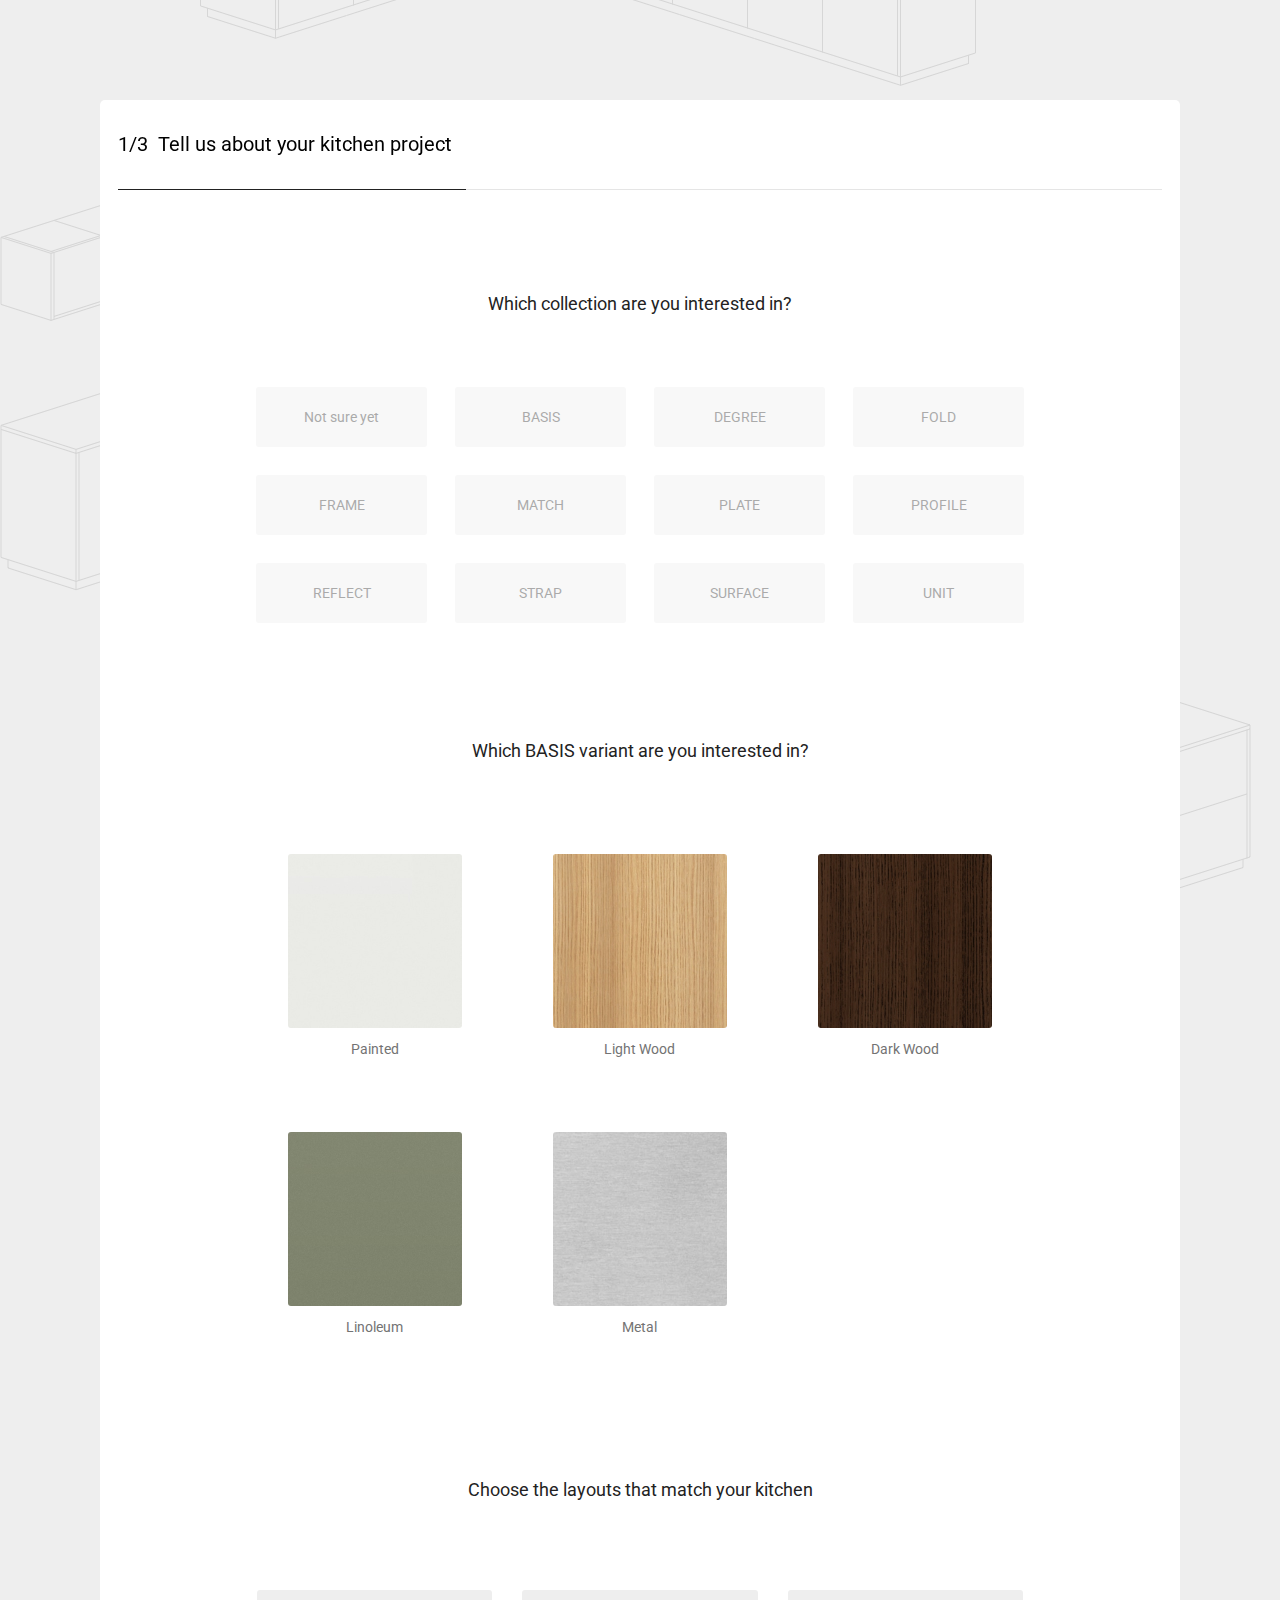
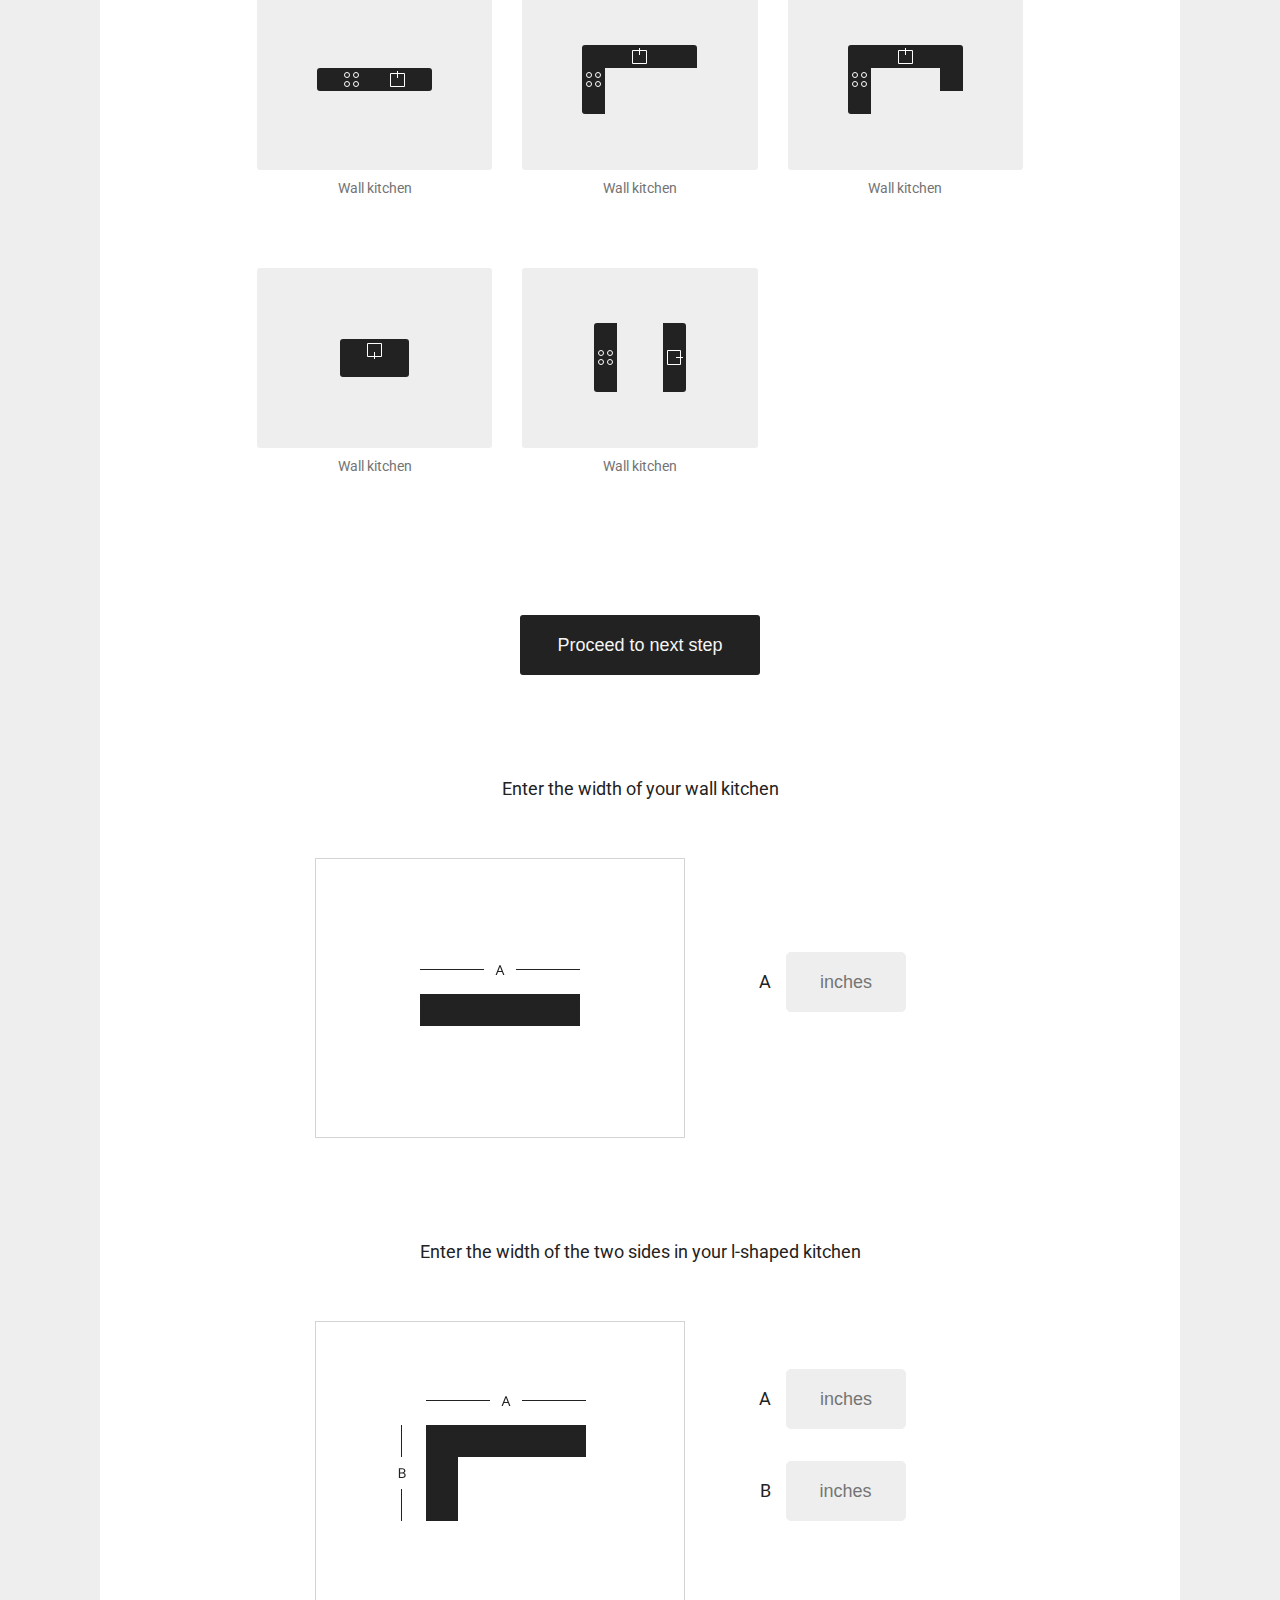
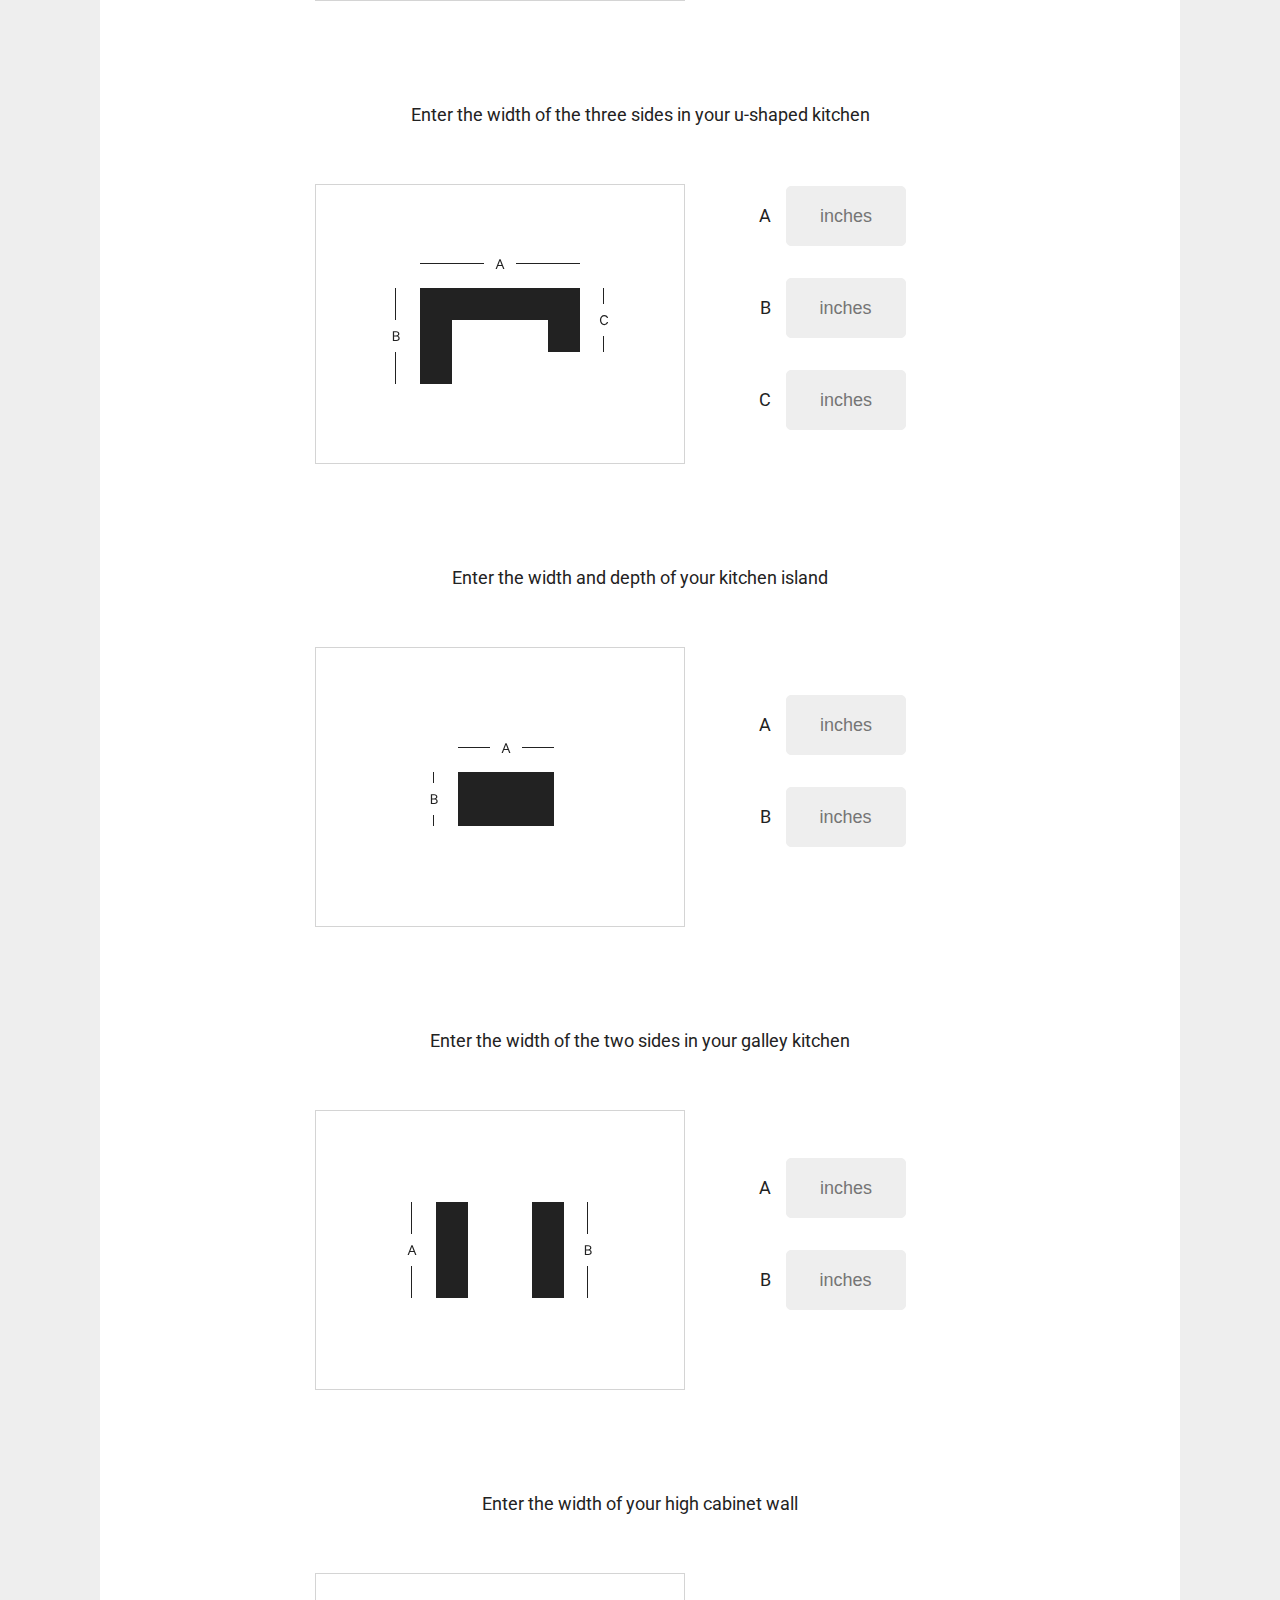
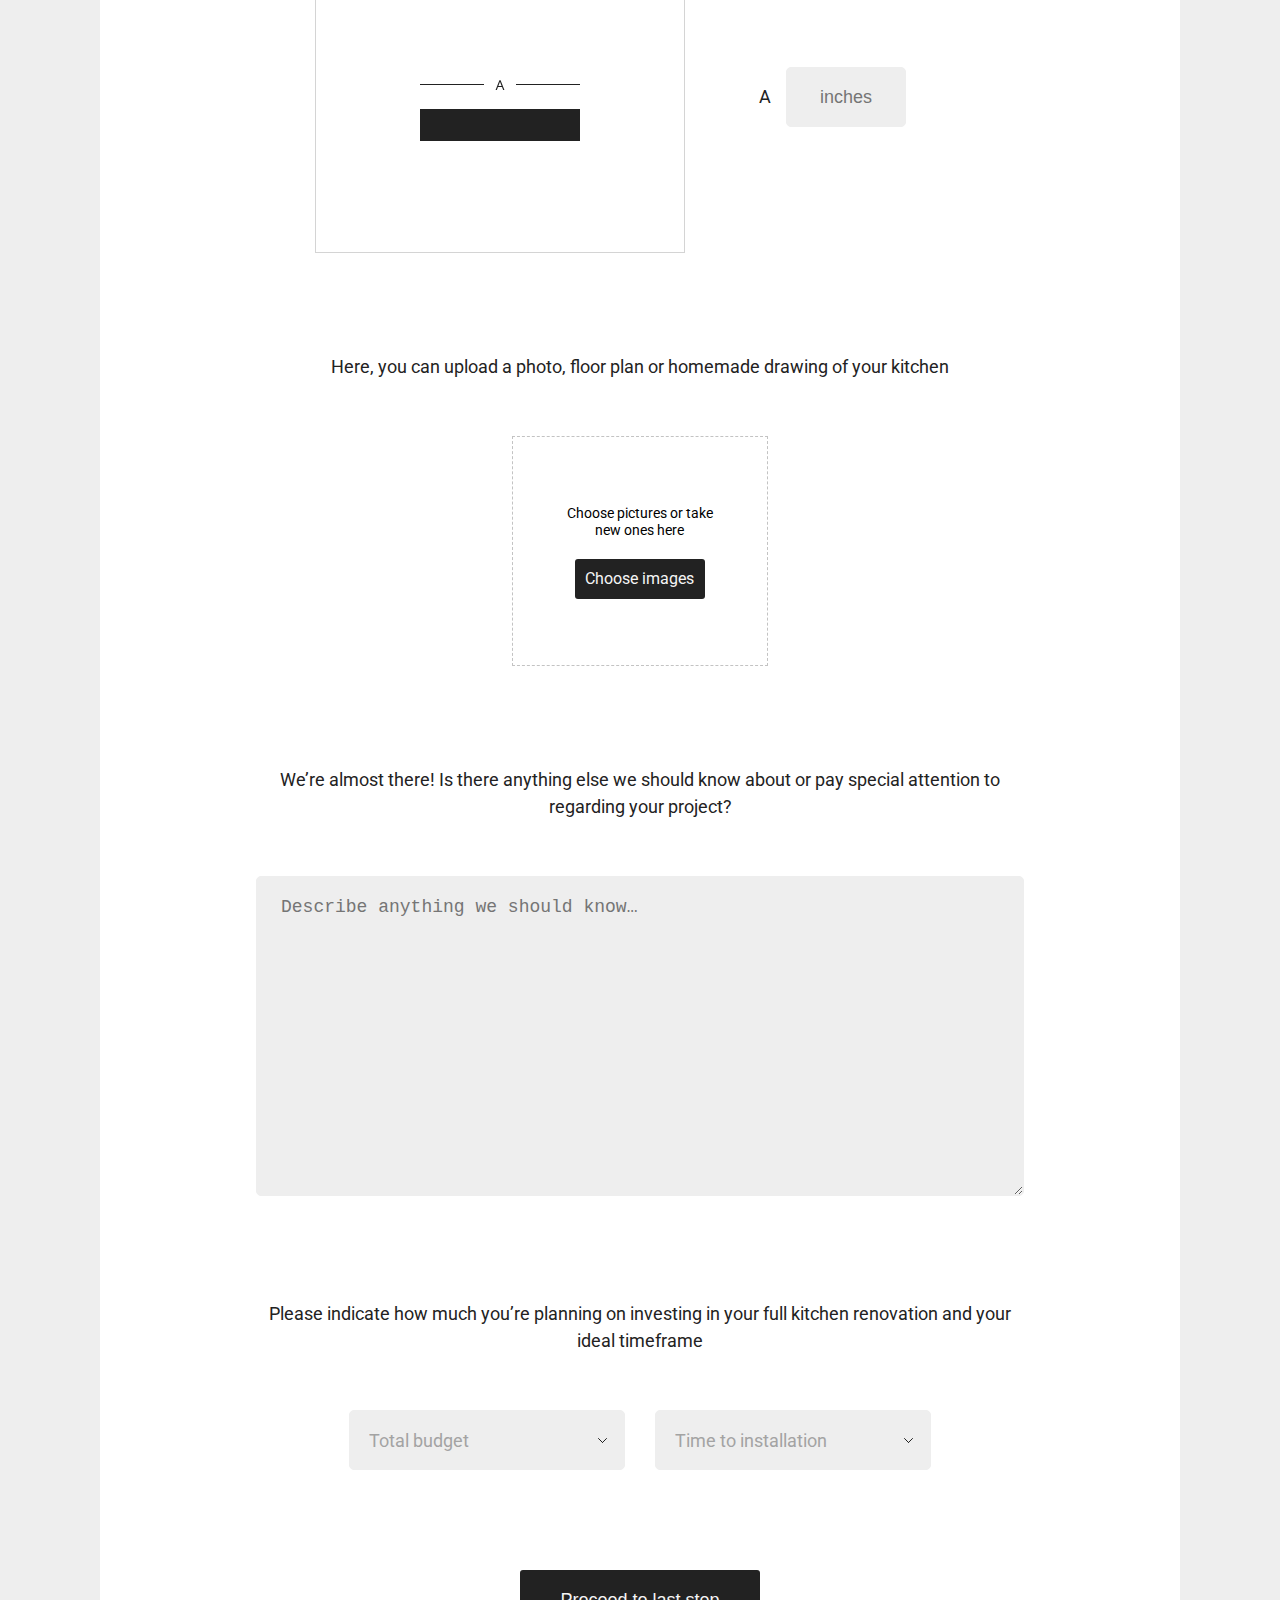
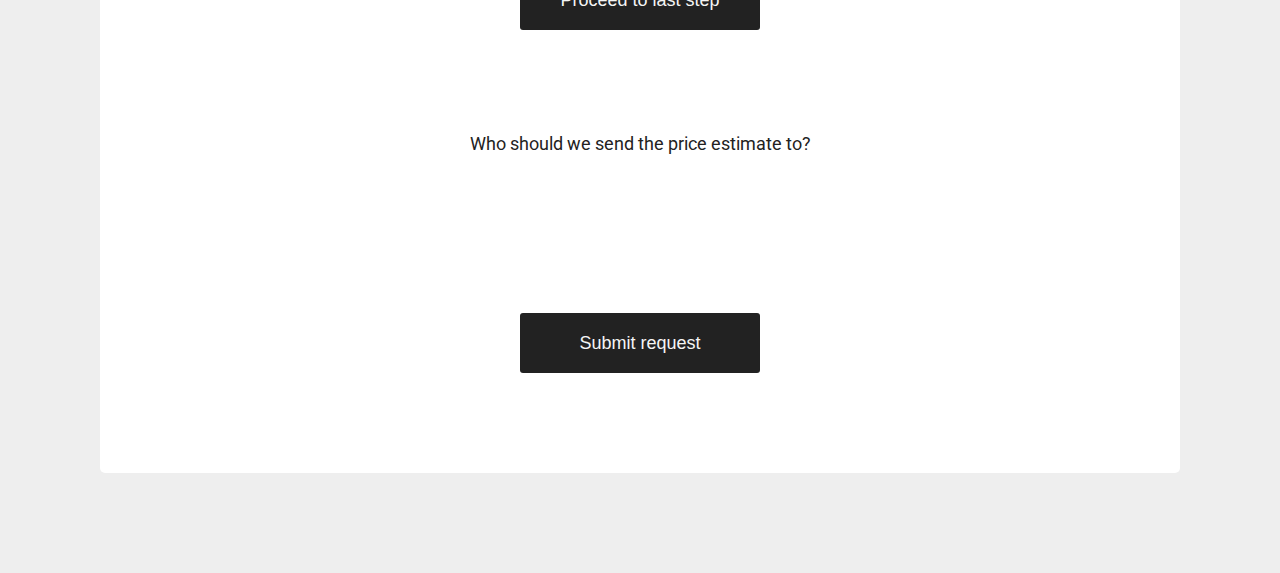
==== src/preview/index.html @ 19b098c8 "first commit" ====
<!doctype html>
<html lang="en">
<head>
	<meta charset="UTF-8">
<title>title</title>
<meta name="robots" content="noindex, nofollow">
<meta name="viewport" content="width=device-width, user-scalable=no, initial-scale=1.0, maximum-scale=1.0, minimum-scale=1.0">
<meta http-equiv="X-UA-Compatible" content="ie=edge">
<!-- Chrome, Firefox OS and Opera -->
<meta name="theme-color" content="#000">
<!-- Windows Phone -->
<meta name="msapplication-navbutton-color" content="#000">
<!-- iOS Safari -->
<meta name="apple-mobile-web-app-status-bar-style" content="#000">

<link href="https://fonts.googleapis.com/css2?family=Roboto:ital,wght@0,400;0,500;0,700;0,900;1,400;1,500;1,700;1,900&display=swap" rel="stylesheet">
<link rel="stylesheet" href="../static/css/index.css">



<!--<link rel="shortcut icon" href="../static/images/favicon.png"/>-->
</head>
<body>
<!--page-wrapper-->
	<div class="page-wrapper" >
		<div class="form-wrapper" style="background-image: url('../static/images/general/bg.png')">
			<form action="#" class="form">
				<div class="form-wrap">
					<div class="form-wrap__title">
						<span class="current">1</span>/<span class="total">3</span>
						Tell us about your kitchen project
					</div>
					<div class="form-item" data-colection="">
						<div class="form-item__title">Which collection are you interested in?</div>
						<div class="form-item__list">
							<div class="form-item__button">
								<input type="radio" id="radio_design_0" name="design" value="none">
								<label for="radio_design_0">Not sure yet</label>
							</div>
							<div class="form-item__button">
								<input type="radio" id="radio_design_1" name="design" value="none">
								<label for="radio_design_1">BASIS</label>
							</div>
							<div class="form-item__button">
								<input type="radio" id="radio_design_2" name="design" value="none">
								<label for="radio_design_2">DEGREE</label>
							</div>
							<div class="form-item__button">
								<input type="radio" id="radio_design_3" name="design" value="none">
								<label for="radio_design_3">FOLD</label>
							</div>
							<div class="form-item__button">
								<input type="radio" id="radio_design_4" name="design" value="none">
								<label for="radio_design_4">FRAME</label>
							</div>
							<div class="form-item__button">
								<input type="radio" id="radio_design_5" name="design" value="none">
								<label for="radio_design_5">MATCH</label>
							</div>
							<div class="form-item__button">
								<input type="radio" id="radio_design_6" name="design" value="none">
								<label for="radio_design_6">PLATE</label>
							</div>
							<div class="form-item__button">
								<input type="radio" id="radio_design_7" name="design" value="none">
								<label for="radio_design_7">PROFILE</label>
							</div>
							<div class="form-item__button">
								<input type="radio" id="radio_design_8" name="design" value="none">
								<label for="radio_design_8">REFLECT</label>
							</div>
							<div class="form-item__button">
								<input type="radio" id="radio_design_9" name="design" value="none">
								<label for="radio_design_9">STRAP</label>
							</div>
							<div class="form-item__button">
								<input type="radio" id="radio_design_10" name="design" value="none">
								<label for="radio_design_10">SURFACE</label>
							</div>
							<div class="form-item__button">
								<input type="radio" id="radio_design_11" name="design" value="none">
								<label for="radio_design_11">UNIT</label>
							</div>
						</div>
					</div>
					<div class="form-item form-item__variant" data-variant="">
						<div class="form-item__title">Which BASIS variant are you interested in?</div>
						<div class="form-item__list">
							<div class="form-item__button">
								<input type="radio" id="radio_variant_0" name="variant" value="none">
								<label for="radio_variant_0">
									<span class="form-item__media"><img src="../static/images/general/variant-1.jpg" alt="variant"></span>
									<span class="form-item__name">Painted</span>
								</label>
							</div>
							<div class="form-item__button">
								<input type="radio" id="radio_variant_1" name="variant" value="none">
								<label for="radio_variant_1">
									<span class="form-item__media"><img src="../static/images/general/variant-2.jpg" alt="variant"></span>
									<span class="form-item__name">Light Wood</span>
								</label>
							</div>
							<div class="form-item__button">
								<input type="radio" id="radio_variant_3" name="variant" value="none">
								<label for="radio_variant_3">
									<span class="form-item__media"><img src="../static/images/general/variant-3.jpg" alt="variant"></span>
									<span class="form-item__name">Dark Wood</span>
								</label>
							</div>
							<div class="form-item__button">
								<input type="radio" id="radio_variant_4" name="variant" value="none">
								<label for="radio_variant_4">
									<span class="form-item__media"><img src="../static/images/general/variant-4.jpg" alt="variant"></span>
									<span class="form-item__name">Linoleum</span>
								</label>
							</div>
							<div class="form-item__button">
								<input type="radio" id="radio_variant_5" name="variant" value="none">
								<label for="radio_variant_5">
									<span class="form-item__media"><img src="../static/images/general/variant-5.jpg" alt="variant"></span>
									<span class="form-item__name">Metal</span>
								</label>
							</div>
						</div>
					</div>
					<div class="form-item form-item__variant" data-kitchen="">
						<div class="form-item__title">Choose the layouts that match your kitchen</div>
						<div class="form-item__list">
							<div class="form-item__button">
								<input type="radio" id="radio_kitchen_0" name="kitchen" value="none">
								<label for="radio_kitchen_0">
									<span class="form-item__media form-item__media-full"><img src="../static/images/general/kitchen-1.svg" alt="kitchen"></span>
									<span class="form-item__name">Wall kitchen</span>
								</label>
							</div>
							<div class="form-item__button">
								<input type="radio" id="radio_kitchen_1" name="kitchen" value="none">
								<label for="radio_kitchen_1">
									<span class="form-item__media form-item__media-full"><img src="../static/images/general/kitchen-2.svg" alt="kitchen"></span>
									<span class="form-item__name">Wall kitchen</span>
								</label>
							</div>
							<div class="form-item__button">
								<input type="radio" id="radio_kitchen_2" name="kitchen" value="none">
								<label for="radio_kitchen_2">
									<span class="form-item__media form-item__media-full"><img src="../static/images/general/kitchen-3.svg" alt="kitchen"></span>
									<span class="form-item__name">Wall kitchen</span>
								</label>
							</div>
							<div class="form-item__button">
								<input type="radio" id="radio_kitchen_3" name="kitchen" value="none">
								<label for="radio_kitchen_3">
									<span class="form-item__media form-item__media-full"><img src="../static/images/general/kitchen-4.svg" alt="kitchen"></span>
									<span class="form-item__name">Wall kitchen</span>
								</label>
							</div>
							<div class="form-item__button">
								<input type="radio" id="radio_kitchen_4" name="kitchen" value="none">
								<label for="radio_kitchen_4">
									<span class="form-item__media form-item__media-full"><img src="../static/images/general/kitchen-5.svg" alt="kitchen"></span>
									<span class="form-item__name">Wall kitchen</span>
								</label>
							</div>
						</div>
					</div>
					<div class="btn-block">
						<button type="button" class="btn-primary">
							Proceed to next step
						</button>
					</div>
					<div class="form-item form-item__wall" data-wall="">
						<div class="form-item__title">Enter the width of your wall kitchen</div>
						<div class="wall-item">
							<div class="wall-item__media">
								<img src="../static/images/general/kitchen-main-1.svg" alt="kitchen">
							</div>
							<div class="wall-item__props">
								<div class="props-item">
									<label for="wall_0">A</label>
									<input type="text" name="measurements[wall][a]" value="" class="input" id="wall_0" autocomplete="false" placeholder="inches">
								</div>
							</div>
						</div>
					</div>
					<div class="form-item form-item__wall" data-wall="">
						<div class="form-item__title">Enter the width of the two sides in your l-shaped kitchen</div>
						<div class="wall-item">
							<div class="wall-item__media">
								<img src="../static/images/general/kitchen-main-2.svg" alt="kitchen">
							</div>
							<div class="wall-item__props">
								<div class="props-item">
									<label for="l-kitchen_0">A</label>
									<input type="text" name="measurements[l-kitchen][a]" value="" class="input" id="l-kitchen_0" autocomplete="false" placeholder="inches">
								</div>
								<div class="props-item">
									<label for="l-kitchen_1">B</label>
									<input type="text" name="measurements[l-kitchen][b]" value="" class="input" id="l-kitchen_1" autocomplete="false" placeholder="inches">
								</div>
							</div>
						</div>
					</div>
					<div class="form-item form-item__wall" data-wall="">
						<div class="form-item__title">Enter the width of the three sides in your u-shaped kitchen</div>
						<div class="wall-item">
							<div class="wall-item__media">
								<img src="../static/images/general/kitchen-main-3.svg" alt="kitchen">
							</div>
							<div class="wall-item__props">
								<div class="props-item">
									<label for="u-kitchen_0">A</label>
									<input type="text" name="measurements[u-kitchen][a]" value="" class="input" id="u-kitchen_0" autocomplete="false" placeholder="inches">
								</div>
								<div class="props-item">
									<label for="u-kitchen_1">B</label>
									<input type="text" name="measurements[u-kitchen][b]" value="" class="input" id="u-kitchen_1" autocomplete="false" placeholder="inches">
								</div>
								<div class="props-item">
									<label for="u-kitchen_2">C</label>
									<input type="text" name="measurements[u-kitchen][c]" value="" class="input" id="u-kitchen_2" autocomplete="false" placeholder="inches">
								</div>
							</div>
						</div>
					</div>
					<div class="form-item form-item__wall" data-wall="">
						<div class="form-item__title">Enter the width and depth of your kitchen island</div>
						<div class="wall-item">
							<div class="wall-item__media">
								<img src="../static/images/general/kitchen-main-4.svg" alt="kitchen">
							</div>
							<div class="wall-item__props">
								<div class="props-item">
									<label for="island_0">A</label>
									<input type="text" name="measurements[island][a]" value="" class="input" id="island_0" autocomplete="false" placeholder="inches">
								</div>
								<div class="props-item">
									<label for="island_1">B</label>
									<input type="text" name="measurements[island][b]" value="" class="input" id="island_1" autocomplete="false" placeholder="inches">
								</div>
							</div>
						</div>
					</div>
					<div class="form-item form-item__wall" data-wall="">
						<div class="form-item__title">Enter the width of the two sides in your galley kitchen</div>
						<div class="wall-item">
							<div class="wall-item__media">
								<img src="../static/images/general/kitchen-main-5.svg" alt="kitchen">
							</div>
							<div class="wall-item__props">
								<div class="props-item">
									<label for="parallel_0">A</label>
									<input type="text" name="measurements[parallel][a]" value="" class="input" id="parallel_0" autocomplete="false" placeholder="inches">
								</div>
								<div class="props-item">
									<label for="island_1">B</label>
									<input type="text" name="measurements[parallel][b]" value="" class="input" id="parallel_1" autocomplete="false" placeholder="inches">
								</div>
							</div>
						</div>
					</div>
					<div class="form-item form-item__wall" data-wall="">
						<div class="form-item__title">Enter the width of your high cabinet wall</div>
						<div class="wall-item">
							<div class="wall-item__media">
								<img src="../static/images/general/kitchen-main-1.svg" alt="kitchen">
							</div>
							<div class="wall-item__props">
								<div class="props-item">
									<label for="high_0">A</label>
									<input type="text" name="measurements[high][a]" value="" class="input" id="high_0" autocomplete="false" placeholder="inches">
								</div>
							</div>
						</div>
					</div>
					<div class="form-item form-item__photo" data-photo="">
						<div class="form-item__title">Here, you can upload a photo, floor plan or homemade drawing of your kitchen</div>
						<label class="file-input">
							<input multiple="" type="file" name="files[]" accept="image/gif,image/jpg,image/jpeg,image/png,image/webp,application/pdf" class="file-input__input">
							<span>Choose pictures or take new ones here</span>
							<span class="btn-primary">Choose images</span>
						</label>

					</div>
					<div class="form-item form-item__description" data-photo="">
						<div class="form-item__title">We’re almost there! Is there anything else we should know about or pay special attention to regarding your project?</div>
						<div class="description-item">
							<textarea name="description" placeholder="Describe anything we should know…" class="textarea" id="description"></textarea>
						</div>
					</div>
					<div class="form-item form-item__price" data-price="">
						<div class="form-item__title">Please indicate how much you’re planning on investing in your full kitchen renovation and your ideal timeframe</div>
						<div class="price">
							<div class="select-item">
								<select name="budget" class="select" id="budget">
									<option value="" selected=""></option>
									<option value="Less than $25,000">Less than $25,000</option>
									<option value="$25,000–50,000">$25,000–50,000</option>
									<option value="$50,000–75,000">$50,000–75,000</option>
									<option value="$75,000–100,000">$75,000–100,000</option>
									<option value="More than $100,000">More than $100,000</option>
								</select>
								<span>Total budget</span>
							</div>
							<div class="select-item">
								<select name="time_to_installation" class="select">
									<option value="" selected=""></option>
									<option value="2-3_months">2–3 months</option>
									<option value="3-6_months" >3–6 months</option>
									<option value="6-12_months">6–12 months</option>
									<option value="1_year">More than a year</option>
								</select>
								<span>Time to installation</span>
							</div>
						</div>
					</div>
					<div class="btn-block">
						<button type="button" class="btn-primary">
							Proceed to last step
						</button>
					</div>

					<div class="form-item form-item__form" data-form="">
						<div class="form-item__title">Who should we send the price estimate to?</div>
					</div>
					<div class="btn-block">
						<button type="submit" class="btn-primary">
							Submit request
						</button>
					</div>
				</div>
			</form>
		</div>
	</div>
<!--end-page-wrapper-->
<!-- build:js  ../static/js/lib.js -->
    <script type="text/javascript" src="../static/js/jquery.min.js"></script>
<!-- endbuild -->
<script  type="text/javascript" src="../static/js/common.js"></script>



</body>
</html>
---- src/static/css/index.css ----
@font-face {
  font-family: 'Gilroy';
  src: url("../fonts/Gilroy/Gilroy-Semibold.eot");
  src: local("Gilroy Semibold"), local("Gilroy-Semibold"), url("../fonts/Gilroy/Gilroy-Semibold.eot?#iefix") format("embedded-opentype"), url("../fonts/Gilroy/Gilroy-Semibold.woff2") format("woff2"), url("../fonts/Gilroy/Gilroy-Semibold.woff") format("woff"), url("../fonts/Gilroy/Gilroy-Semibold.ttf") format("truetype");
  font-weight: 600;
  font-style: normal; }

@font-face {
  font-family: 'Gilroy';
  src: url("../fonts/Gilroy/Gilroy-Regular.eot");
  src: local("Gilroy Regular"), local("Gilroy-Regular"), url("../fonts/Gilroy/Gilroy-Regular.eot?#iefix") format("embedded-opentype"), url("../fonts/Gilroy/Gilroy-Regular.woff2") format("woff2"), url("../fonts/Gilroy/Gilroy-Regular.woff") format("woff"), url("../fonts/Gilroy/Gilroy-Regular.ttf") format("truetype");
  font-weight: 400;
  font-style: normal; }

@font-face {
  font-family: 'Gilroy';
  src: url("../fonts/Gilroy/Gilroy-RegularItalic.eot");
  src: local("Gilroy RegularItalic"), local("Gilroy-RegularItalic"), url("../fonts/Gilroy/Gilroy-RegularItalic.eot?#iefix") format("embedded-opentype"), url("../fonts/Gilroy/Gilroy-RegularItalic.woff2") format("woff2"), url("../fonts/Gilroy/Gilroy-RegularItalic.woff") format("woff"), url("../fonts/Gilroy/Gilroy-RegularItalic.ttf") format("truetype");
  font-weight: 400;
  font-style: italic; }

@font-face {
  font-family: 'Gilroy';
  src: url("../fonts/Gilroy/Gilroy-Light.eot");
  src: local("Gilroy Light"), local("Gilroy-Light"), url("../fonts/Gilroy/Gilroy-Light.eot?#iefix") format("embedded-opentype"), url("../fonts/Gilroy/Gilroy-Light.woff2") format("woff2"), url("../fonts/Gilroy/Gilroy-Light.woff") format("woff"), url("../fonts/Gilroy/Gilroy-Light.ttf") format("truetype");
  font-weight: 300;
  font-style: normal; }

* {
  padding: 0;
  margin: 0; }

*,
*:before,
*:after {
  -webkit-box-sizing: border-box;
  -moz-box-sizing: border-box;
  box-sizing: border-box; }

html {
  height: 100%;
  -ms-overflow-style: scrollbar; }

body {
  height: 100vh; }
  body.scroll {
    overflow: hidden; }

.page-wrapper {
  display: flex;
  min-height: 100vh;
  flex-direction: column; }

.page-content {
  flex: 1; }

html,
body {
  height: 100%; }
  @media screen and (min-width: 1200px) {
    html,
    body {
      font-size: 16px; } }
  @media screen and (min-width: 992px) {
    html,
    body {
      font-size: 14px; } }
  @media screen and (min-width: 768px) {
    html,
    body {
      font-size: 12px; } }

.page-wrapper {
  font-size: 14px; }

.wrapper {
  display: flex;
  flex-direction: column; }

section.wrapper {
  max-width: 1440px;
  margin: 0 auto; }

.container {
  flex: 1 0 auto;
  z-index: 10; }
  @media screen and (max-width: 992px) {
    .container {
      width: 100%;
      max-width: 100%; } }

.footer {
  flex: 0 0 auto; }

@media screen and (-ms-high-contrast: active), (-ms-high-contrast: none) {
  .page-wrapper {
    display: block;
    min-height: 100vh;
    flex-direction: column; } }

@-moz-document url-prefix() {
  .wrapper {
    height: auto; }
  html,
  body {
    height: auto; }
  input[type=number] {
    padding: 5px !important; } }

.flex {
  display: flex; }

.static-header {
  width: 100%;
  height: 100%;
  object-fit: contain; }

ul {
  padding: 0;
  list-style: none; }

button {
  cursor: pointer;
  border: 0;
  outline: none; }

a {
  display: inline-block;
  text-decoration: none; }

body {
  display: flex;
  flex-direction: column;
  height: 100%;
  font-style: normal;
  font-weight: 400;
  font-size: 14px;
  line-height: 17px;
  font-family: 'Roboto', Helvetica, Arial, sans-serif;
  -webkit-overflow-scrolling: touch;
  -ms-overflow-style: -ms-autohiding-scrollbar;
  overflow-x: hidden; }

h1, h2, h3, h4, h5, h6 {
  font-family: "Gilroy"; }

section {
  position: relative;
  z-index: 1; }

.hidden {
  display: none !important; }

.clearfix:after {
  content: '';
  display: block;
  clear: both; }

.icon {
  width: 20px;
  height: 20px; }

a,
button,
input,
select,
textarea,
span,
.icon {
  transition: all 150ms ease; }

button {
  cursor: pointer; }

.btn-primary {
  color: #F5F5F5;
  background: #222222;
  font-size: 18px;
  text-align: center;
  height: 60px;
  display: flex;
  justify-content: center;
  align-items: center;
  flex-direction: column;
  width: 100%;
  max-width: 240px;
  border-radius: 3px;
  transition: all ease 300ms; }
  .btn-primary:hover {
    transform: translate(0, -5px); }

.input, .textarea, .select {
  -webkit-appearance: none;
  -moz-appearance: none;
  appearance: none;
  border-radius: 5px;
  border: 1px solid #eeeeee;
  background-color: #eeeeee;
  padding: 18px;
  font-size: 18px;
  line-height: 24px;
  color: #525252;
  text-align: center;
  outline: none;
  width: 120px;
  height: 60px;
  transition: box-shadow 150ms ease; }
  .input:focus, .textarea:focus, .select:focus {
    border-color: #cde3fe;
    color: #222222;
    --tw-shadow: 0 0 0 4px #dbeafe;
    box-shadow: var(--tw-ring-offset-shadow, 0 0 #0000), var(--tw-ring-shadow, 0 0 #0000), var(--tw-shadow); }

.textarea {
  text-align: left;
  width: 100%;
  resize: vertical;
  height: 320px;
  padding: 18px 24px; }

.select {
  text-align: left;
  background-image: url("data:image/svg+xml,%3Csvg xmlns='http://www.w3.org/2000/svg' height='5' viewBox='0 0 9 5' width='9'%3E%3Cg fill='none' fill-rule='evenodd' stroke='%23222' stroke-linecap='round'%3E%3Cpath d='m.5.5 4 4'/%3E%3Cpath d='m4.5.5 4 4' transform='matrix(-1 0 0 1 13 0)'/%3E%3C/g%3E%3C/svg%3E");
  background-position: calc(100% - 17px) 51%;
  background-repeat: no-repeat; }

.radio-item label {
  padding: 14px;
  width: 200px;
  font-weight: 600;
  font-size: 17px;
  line-height: 52px;
  display: inline-block;
  text-align: center;
  letter-spacing: 0.02em;
  text-transform: uppercase;
  color: #1C1C1C;
  background: #E6E9ED;
  border: 1px dashed #A0A6AF;
  border-radius: 15px;
  transition: all ease 300ms; }
  .radio-item label:hover {
    color: #FFFFFF;
    background: #3E8945;
    border: 1px solid #3E8945; }

.radio-item input {
  opacity: 0;
  visibility: hidden;
  position: absolute;
  z-index: -1; }

.checkbox-item {
  margin-bottom: 20px; }
  .checkbox-item label {
    font-family: 'Roboto';
    font-style: normal;
    font-weight: 500;
    font-size: 22px;
    line-height: 37px;
    cursor: pointer;
    display: flex;
    padding-left: 50px;
    position: relative;
    align-items: center;
    color: rgba(28, 28, 28, 0.7);
    transition: all ease 300ms; }
    .checkbox-item label:before, .checkbox-item label:after {
      position: absolute;
      transition: all ease 300ms;
      content: '';
      width: 30px;
      height: 30px;
      left: 0;
      top: 0; }
    .checkbox-item label:before {
      background: #E6E9ED;
      border: 1px solid rgba(160, 166, 175, 0.5);
      border-radius: 5px; }
    .checkbox-item label:after {
      background-image: url("data:image/svg+xml,%3Csvg width='20' height='20' viewBox='0 0 20 20' fill='none' xmlns='http://www.w3.org/2000/svg'%3E%3Cpath d='M7.80494 14.9458L7.87565 15.0165L7.94636 14.9458L16.8422 6.04992L16.9129 5.97921L16.8422 5.9085L15.9464 5.01266L15.8757 4.94195L15.8049 5.01266L7.87565 12.942L4.17553 9.24183L4.10482 9.17112L4.03411 9.24183L3.13827 10.1377L3.06756 10.2084L3.13827 10.2791L7.80494 14.9458Z' fill='white' stroke='white' stroke-width='0.2'/%3E%3C/svg%3E%0A");
      background-repeat: no-repeat;
      background-position: center;
      opacity: 0; }
  .checkbox-item input {
    opacity: 0;
    visibility: hidden;
    position: absolute;
    z-index: -1; }
    .checkbox-item input:checked + label {
      color: #1C1C1C; }
      .checkbox-item input:checked + label:before {
        background: #3E8945; }
      .checkbox-item input:checked + label:after {
        opacity: 1; }

.tab-item {
  visibility: hidden;
  position: absolute;
  left: -9999px;
  top: -9999px;
  margin-top: 50px;
  opacity: 0;
  transition: margin-top 0.7s ease, opacity 0.4s ease; }
  .tab-item.active {
    visibility: visible;
    position: relative;
    left: 0;
    top: 0;
    margin-top: 0;
    opacity: 1; }

.form-wrapper {
  background-attachment: fixed;
  background-color: #eeeeee; }

.form-wrapper {
  padding: 100px 0; }

.form-wrap {
  max-width: 1080px;
  margin: 0 auto;
  padding: 0 18px 100px;
  border-radius: 5px;
  background: #ffffff;
  position: relative; }
  .form-wrap__title {
    height: 90px;
    display: flex;
    align-items: center;
    position: sticky;
    top: 0;
    z-index: 2;
    font-size: 20px;
    background: rgba(255, 255, 255, 0.95);
    border-bottom: 1px solid #E5E5E5; }
    .form-wrap__title:after {
      position: absolute;
      content: '';
      left: 0;
      bottom: -1px;
      height: 1px;
      width: 33.333%;
      background: #222222; }
    .form-wrap__title .total {
      display: inline-block;
      margin-right: 10px; }

.form-item {
  max-width: 768px;
  margin: 100px auto 0; }
  .form-item__title {
    font-size: 18px;
    text-align: center;
    line-height: 1.5;
    color: #222222;
    margin-bottom: 56px; }
  .form-item__list {
    display: flex;
    flex-wrap: wrap;
    margin: 0 -14px; }
  .form-item.form-item__variant .form-item__button {
    width: 33.333%; }
    .form-item.form-item__variant .form-item__button label {
      height: 250px;
      opacity: 1;
      box-shadow: none;
      background: transparent; }
      .form-item.form-item__variant .form-item__button label:hover {
        border-color: transparent;
        box-shadow: none; }
        .form-item.form-item__variant .form-item__button label:hover .form-item__media-full {
          background: #F5F5F5; }
    .form-item.form-item__variant .form-item__button input:checked + label {
      border-color: transparent; }
      .form-item.form-item__variant .form-item__button input:checked + label .form-item__media {
        border-color: #222; }

.form-item__media {
  display: inline-block;
  border: 1px solid transparent;
  padding: 2px;
  box-sizing: border-box;
  height: 100%;
  max-height: 180px;
  border-radius: 3px; }
  .form-item__media img {
    width: 100%;
    height: 100%;
    border-radius: inherit;
    object-fit: cover; }
  .form-item__media-full {
    display: flex;
    justify-content: center;
    align-items: center;
    width: 100%;
    background: #EEEEEE; }
    .form-item__media-full img {
      object-fit: contain;
      width: auto;
      height: auto;
      position: static; }

.form-item__name {
  padding: 10px;
  display: block; }

.form-item__button {
  width: 25%;
  position: relative;
  padding: 14px; }
  .form-item__button label {
    color: #737373;
    width: 100%;
    display: flex;
    justify-content: center;
    align-items: center;
    flex-direction: column;
    opacity: .6;
    border: 1px solid transparent;
    border-radius: 3px;
    cursor: pointer;
    background: #F5F5F5;
    height: 60px;
    transition: all ease 300ms;
    transform: none; }
  .form-item__button:hover label {
    opacity: 1;
    transform: translate(0, -3px);
    border-color: #E5E5E5;
    --tw-shadow: 0 0.7px 0.8px rgba(0, 0, 0, 0.03), 0 1.9px 2.1px -0.8px rgba(0, 0, 0, 0.03), 0 4.7px 5.3px -1.7px rgba(0, 0, 0, 0.03), 0 11.3px 12.7px -2.5px rgba(0, 0, 0, 0.03);
    --tw-shadow-colored: 0 0.7px 0.8px var(--tw-shadow-color), 0 1.9px 2.1px -0.8px var(--tw-shadow-color), 0 4.7px 5.3px -1.7px var(--tw-shadow-color), 0 11.3px 12.7px -2.5px var(--tw-shadow-color);
    box-shadow: var(--tw-ring-offset-shadow, 0 0 #0000), var(--tw-ring-shadow, 0 0 #0000), var(--tw-shadow); }
  .form-item__button input {
    position: absolute;
    visibility: hidden;
    opacity: 0;
    z-index: -1; }
    .form-item__button input:checked + label {
      background: #fff;
      border-color: #222222;
      color: #222222; }

.btn-block {
  padding-top: 100px;
  text-align: center; }
  .btn-block .btn-primary {
    margin: 0 auto; }

.wall-item {
  display: flex;
  align-items: center;
  max-width: 790px;
  justify-content: center; }
  .wall-item__media {
    width: 370px;
    height: 280px;
    display: flex;
    flex-direction: column;
    align-items: center;
    justify-content: center;
    border: 1px solid #D4D4D4; }
    .wall-item__media img {
      display: block;
      width: auto; }

.props-item {
  width: 280px;
  margin-bottom: 32px;
  display: flex;
  align-items: center;
  justify-content: center; }
  .props-item label {
    display: inline-block;
    margin: 0 15px;
    font-size: 18px;
    line-height: 1;
    color: #222222; }

.file-input {
  display: flex;
  align-items: center;
  justify-content: center;
  flex-direction: column;
  margin: 0 auto;
  height: 230px;
  width: 33.333%;
  border-width: 1px;
  border-style: dashed;
  border-color: #c3c3c3;
  padding-top: 0.125rem;
  transition-property: all;
  transition-timing-function: cubic-bezier(0.4, 0, 0.2, 1);
  transition-duration: 150ms;
  transition-delay: 40ms; }
  .file-input input {
    visibility: hidden;
    opacity: 0;
    position: absolute;
    z-index: -1; }
  .file-input span {
    max-width: 150px;
    text-align: center;
    justify-content: center;
    display: flex; }
    .file-input span:first-of-type {
      margin-bottom: 20px; }
  .file-input .btn-primary {
    max-width: 130px;
    height: 40px;
    font-size: 16px; }
  .file-input:hover {
    --tw-border-opacity: 1;
    border-color: #a3a3a3;
    --tw-bg-opacity: 1;
    background-color: #fdfdfd; }

.price {
  display: flex;
  justify-content: center; }

.select-item {
  position: relative;
  width: 100%;
  margin: 0 15px;
  max-width: 276px; }
  .select-item select {
    width: 100%; }
    .select-item select:focus + span, .select-item select.entered + span {
      font-size: 0.875rem;
      line-height: 1.25rem;
      top: 9px; }
  .select-item span {
    pointer-events: none;
    position: absolute;
    top: 20px;
    left: 20px;
    overflow: hidden;
    white-space: nowrap;
    font-size: 18px;
    line-height: 1.75rem;
    --tw-text-opacity: 1;
    color: #a3a3a3;
    transition-property: all;
    transition-timing-function: cubic-bezier(0.4, 0, 0.2, 1);
    transition-duration: 150ms; }

@media screen and (max-width: 1110px) {
  .form-wrap {
    margin: 0 15px;
    padding: 0 15px 80px; } }

@media screen and (max-width: 768px) {
  .form-item__button {
    width: 33.3333%;
    padding: 7px; }
  .form-item__list {
    margin: 0 -7px; }
  .form-item__media {
    width: 100%;
    overflow: hidden; }
    .form-item__media img {
      max-height: 173px; }
    .form-item__media-full {
      height: 170px; }
  .form-item.form-item__variant .form-item__button {
    width: 50%; }
    .form-item.form-item__variant .form-item__button label {
      height: auto; } }

@media screen and (max-width: 480px) {
  .form-wrap {
    margin: 0 auto;
    padding: 0 10px 50px; }
  .form-item__button {
    width: 50%; }
  .form-item__media {
    max-height: 130px; }
    .form-item__media img {
      max-height: 124px; }
    .form-item__media-full {
      height: 140px; }
  .form-item.form-item__variant .form-item__button {
    width: 50%; }
    .form-item.form-item__variant .form-item__button label {
      height: auto; } }

@media screen and (max-width: 360px) {
  .form-item.form-item__variant .form-item__button {
    width: 100%;
    max-width: 250px;
    margin: 0 auto; } }
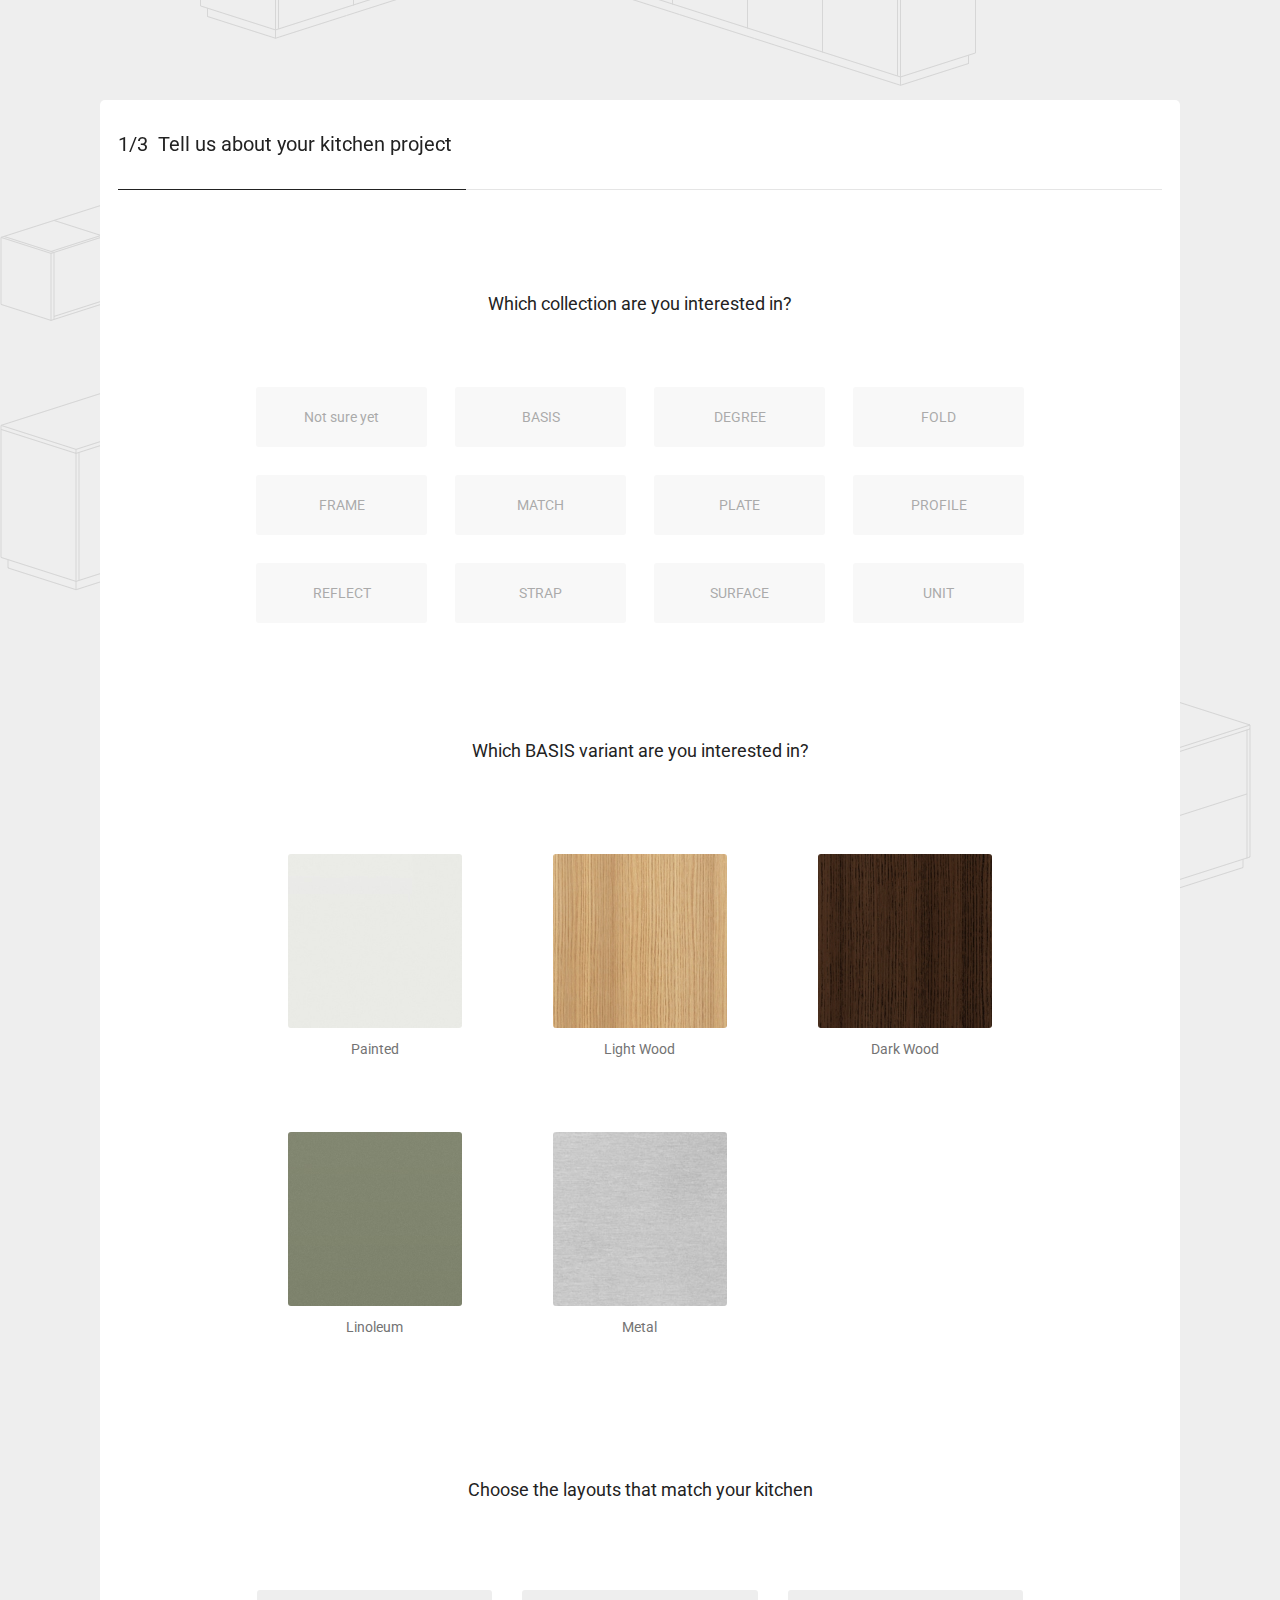
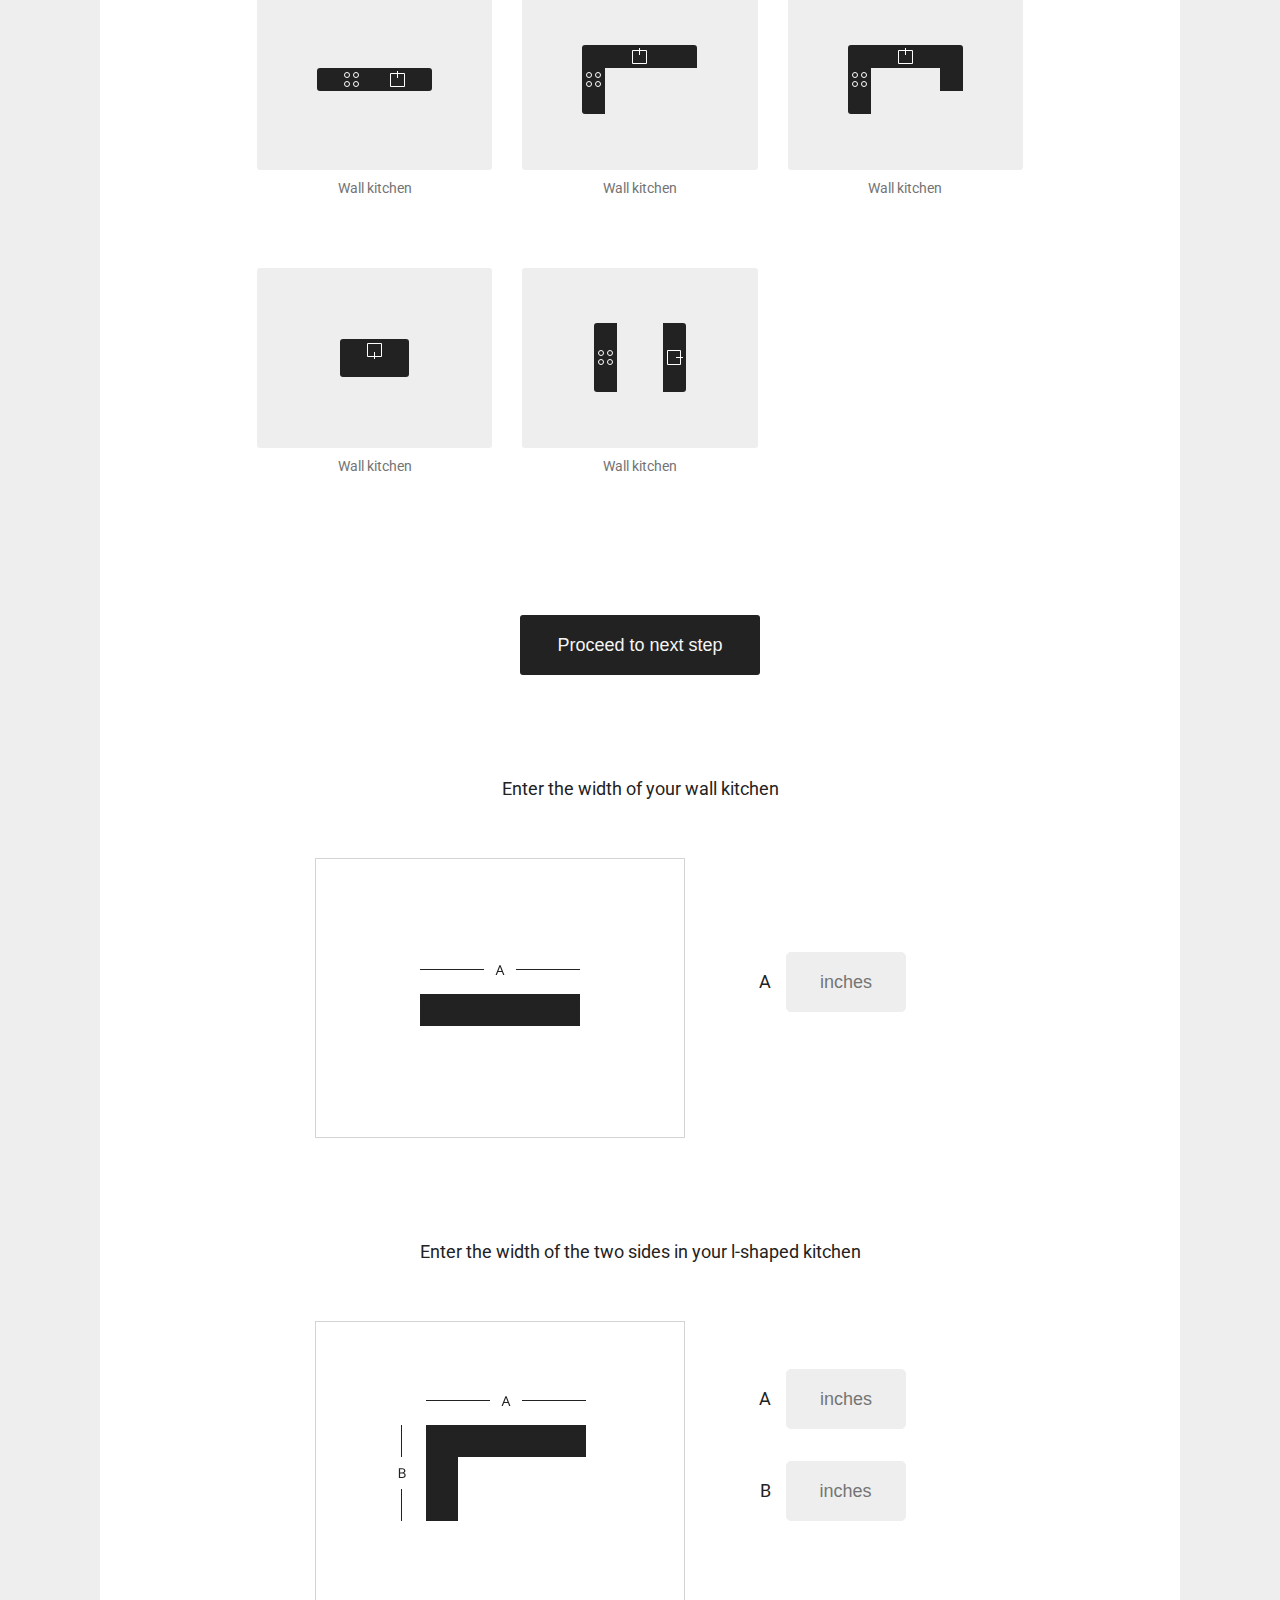
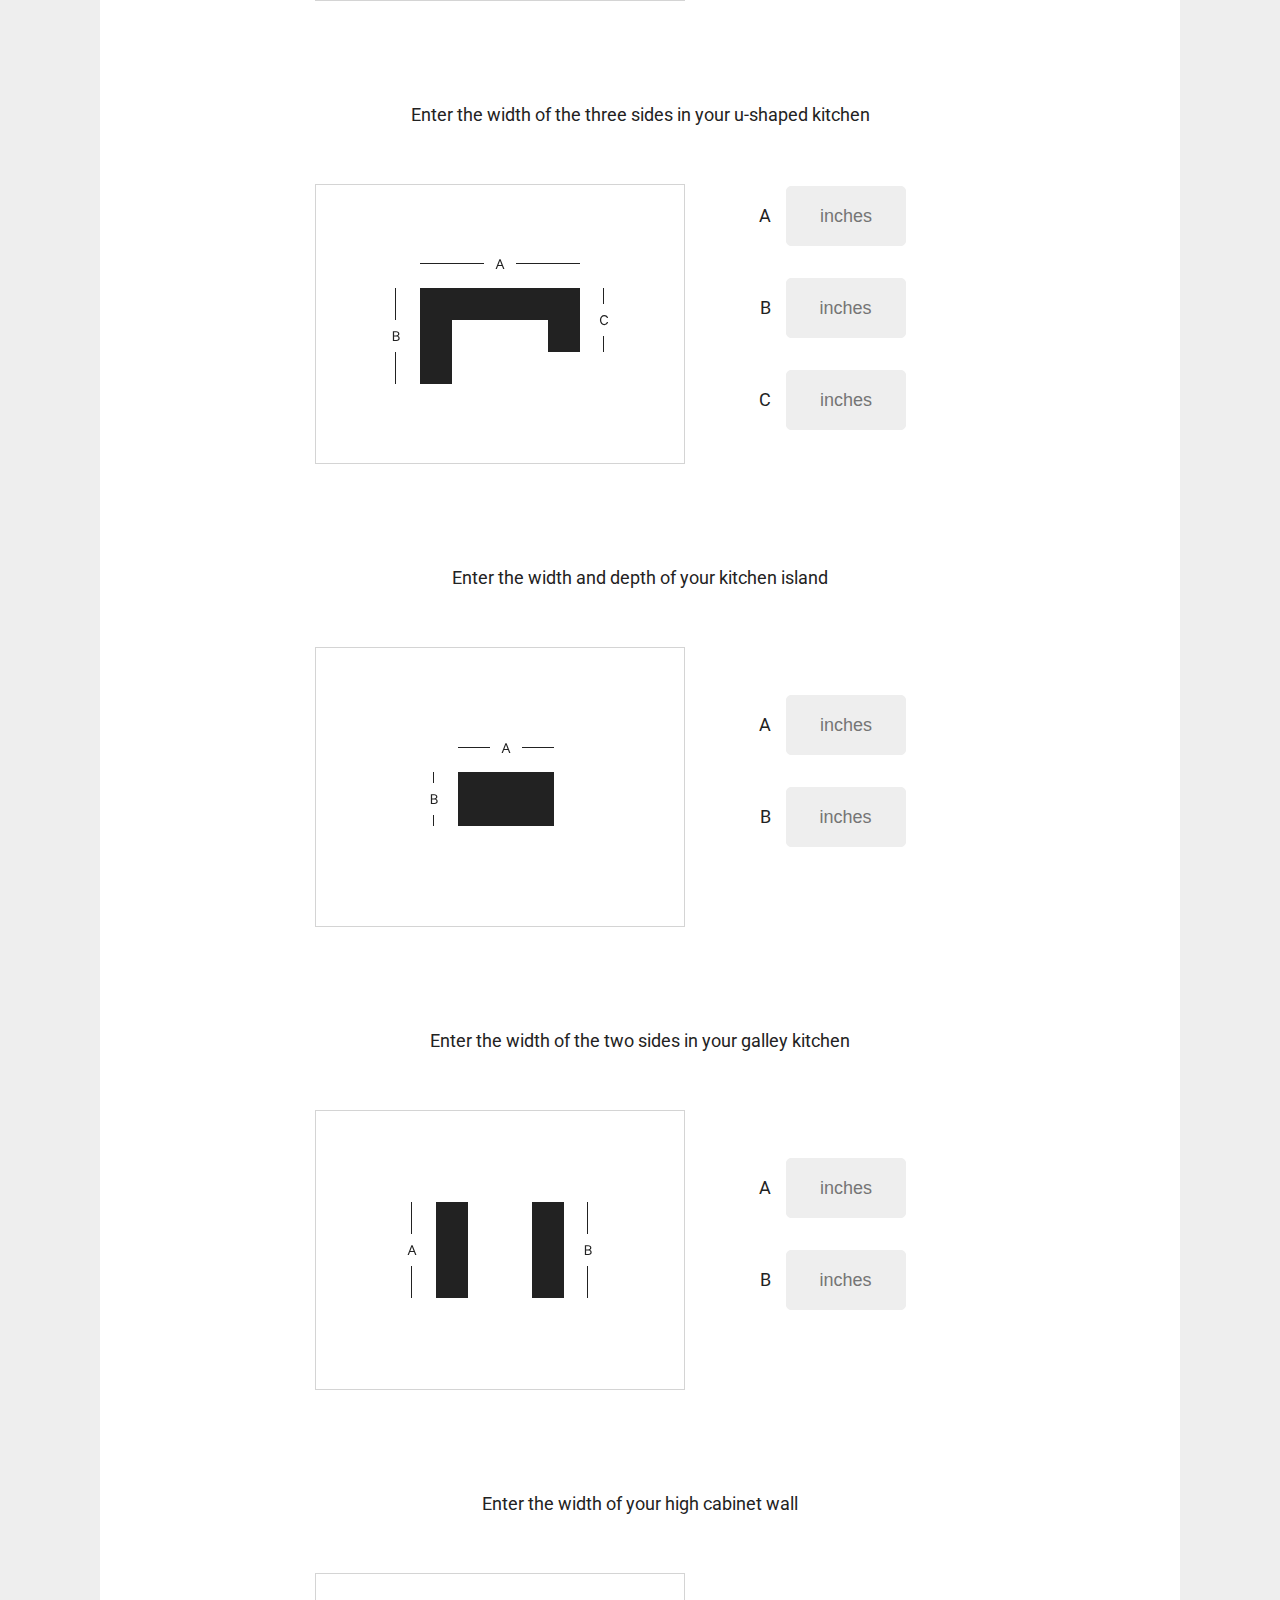
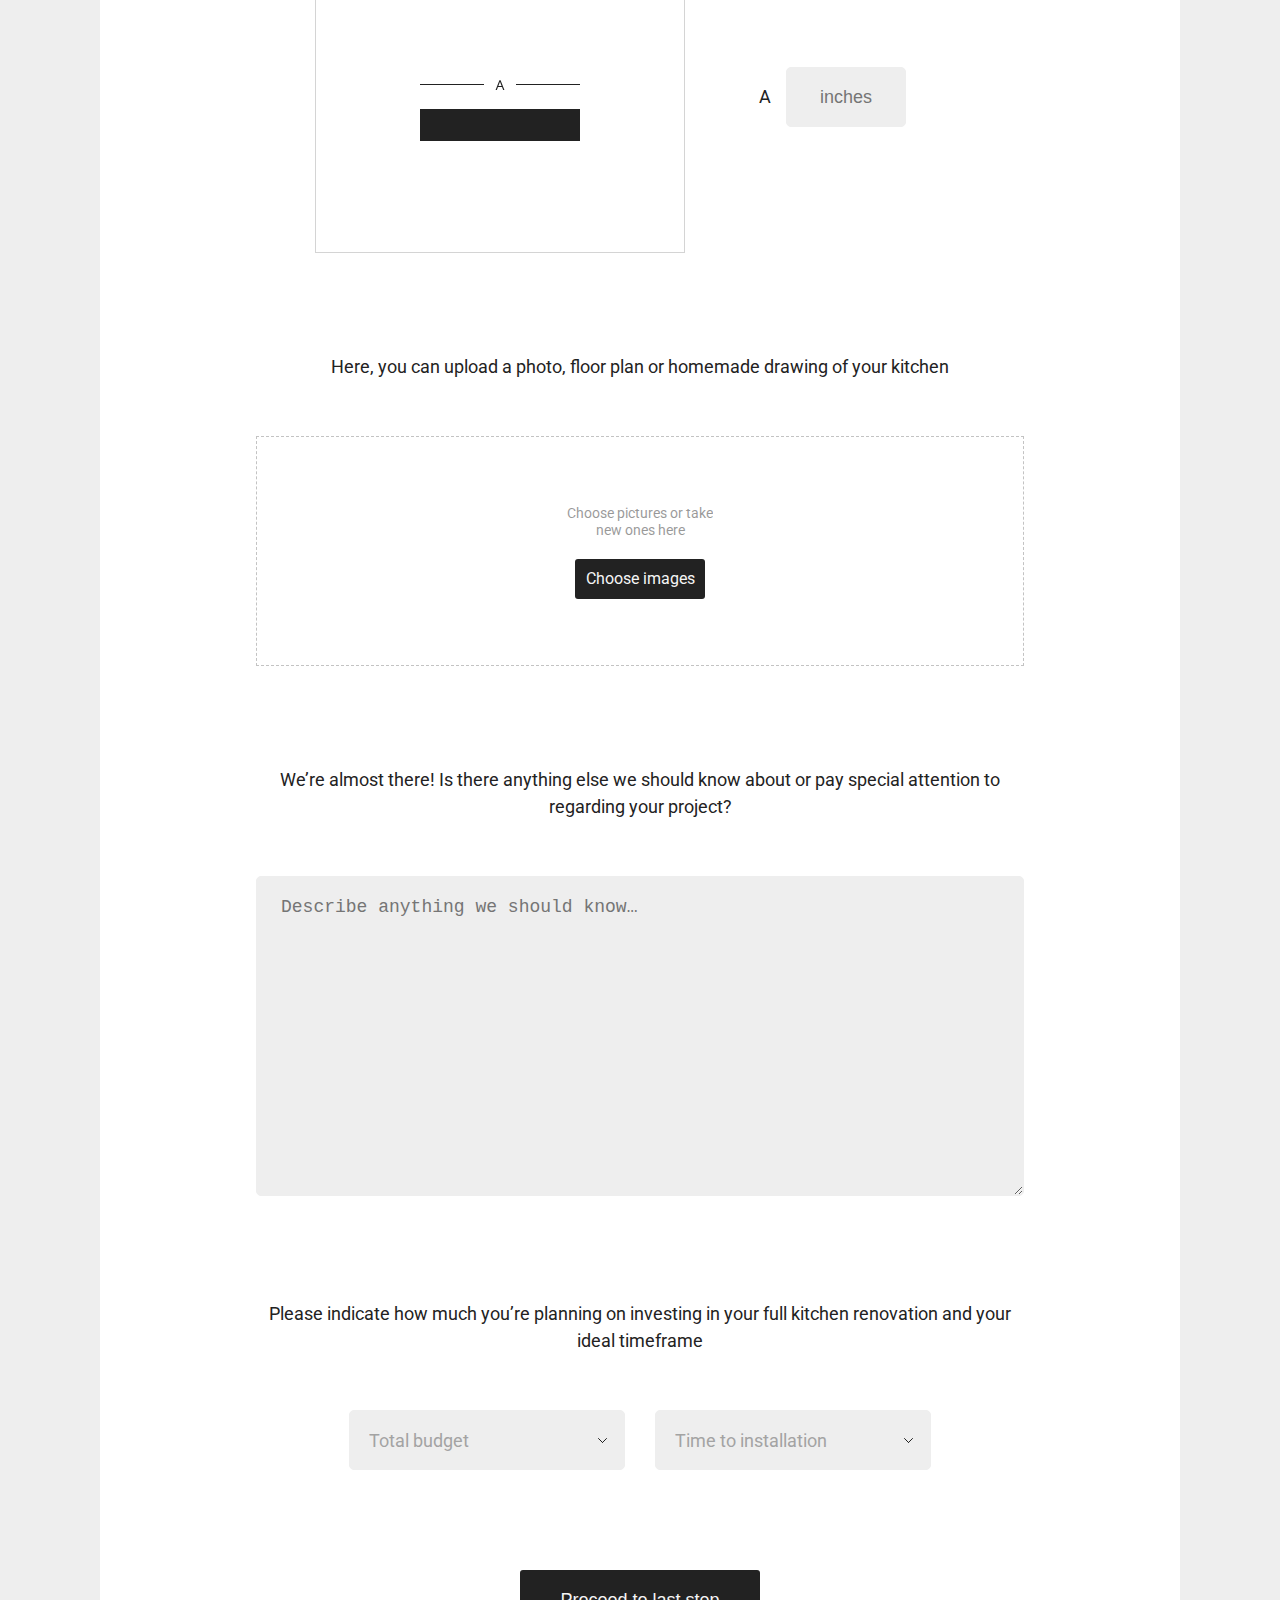
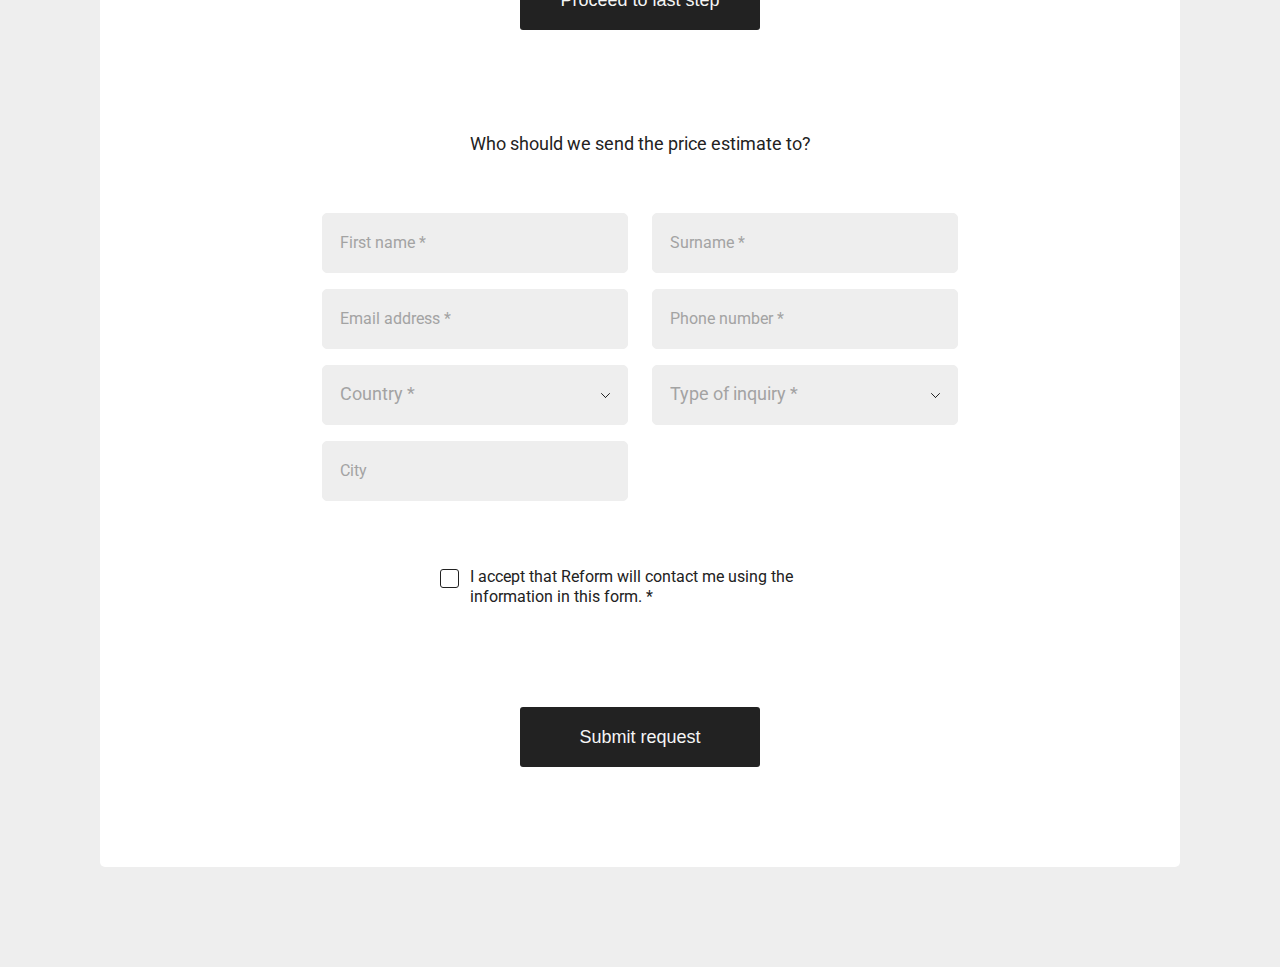
==== commit 5d74f0a1: "вщту" ====
--- a/src/preview/index.html
+++ b/src/preview/index.html
@@ -168,6 +168,7 @@
 							Proceed to next step
 						</button>
 					</div>
+
 					<div class="form-item form-item__wall" data-wall="">
 						<div class="form-item__title">Enter the width of your wall kitchen</div>
 						<div class="wall-item">
@@ -322,6 +323,95 @@
 					<div class="form-item form-item__form" data-form="">
 						<div class="form-item__title">Who should we send the price estimate to?</div>
 					</div>
+					<div class="form-information">
+						<label class="input-label">
+							<input type="text" name="first_name" value="" inputmode="text" class="input" autocomplete="given-name" required="">
+							<span> First name *</span>
+						</label>
+						<label class="input-label">
+							<input type="text" name="last_name" value="" inputmode="text" class="input" autocomplete="family-name" required="">
+							<span> Surname *</span>
+						</label>
+						<label class="input-label">
+							<input type="email" name="email" value="" inputmode="text" class="input" autocomplete="email" required="">
+							<span> Email address *</span>
+						</label>
+						<label class="input-label">
+							<input type="tel" name="phone" value="" inputmode="text" class="input" autocomplete="tel" required="">
+							<span> Phone number *</span>
+						</label>
+
+						<div class="select-item">
+							<select name="country" class="select" required="">
+								<option value="" selected="" disabled=""></option>
+								<option value="US">United States</option>
+								<option value="CA">Canada</option>
+								<option value="MX">Mexico</option>
+								<option disabled="">—</option>
+								<option value="AT">Austria</option>
+								<option value="BE">Belgium</option>
+								<option value="BG">Bulgaria</option>
+								<option value="CA">Canada</option>
+								<option value="HR">Croatia</option>
+								<option value="CY">Cyprus</option>
+								<option value="CZ">Czech Republic</option>
+								<option value="DK">Denmark</option>
+								<option value="EE">Estonia</option>
+								<option value="FO">Faroe Islands</option>
+								<option value="FI">Finland</option>
+								<option value="FR">France</option>
+								<option value="DE">Germany</option>
+								<option value="GR">Greece</option>
+								<option value="GL">Greenland</option>
+								<option value="HU">Hungary</option>
+								<option value="IS">Iceland</option>
+								<option value="IE">Ireland</option>
+								<option value="IT">Italy</option>
+								<option value="LV">Latvia</option>
+								<option value="LI">Liechtenstein</option>
+								<option value="LT">Lithuania</option>
+								<option value="LU">Luxembourg</option>
+								<option value="MT">Malta</option>
+								<option value="MX">Mexico</option>
+								<option value="NL">Netherlands</option>
+								<option value="NO">Norway</option>
+								<option value="PL">Poland</option>
+								<option value="PT">Portugal</option>
+								<option value="RO">Romania</option>
+								<option value="SK">Slovakia</option>
+								<option value="SI">Slovenia</option>
+								<option value="ES">Spain</option>
+								<option value="SE">Sweden</option>
+								<option value="CH">Switzerland</option>
+								<option value="GB">United Kingdom</option>
+								<option value="US">United States</option>
+								<option disabled="">—</option>
+								<option value="00">Rest of the world</option>
+							</select>
+							<span>Country *</span>
+						</div>
+						<div class="select-item">
+							<select name="inquiry_type" class="select" required="">
+								<option value="" selected="" disabled=""></option>
+								<option value="Homeowner">Homeowner</option>
+								<option value="Architect">Architect</option>
+								<option value="Interior Designer">Interior Designer</option>
+								<option value="Contractor">Contractor</option>
+								<option value="Developer">Developer</option>
+							</select>
+							<span>Type of inquiry *</span>
+						</div>
+						<label class="input-label">
+							<input type="text" name="city" value="" inputmode="text" class="input" autocomplete="address-level2">
+							<span>City</span>
+						</label>
+					</div>
+					<div class="modal-group">
+						<input type="checkbox" name="consent" id="contact_consent" value="1" class=" input-checkbox__input">
+						<label for="contact_consent">
+							I accept that Reform will contact me using the information in this form. *
+						</label>
+					</div>
 					<div class="btn-block">
 						<button type="submit" class="btn-primary">
 							Submit request
--- a/src/static/css/index.css
+++ b/src/static/css/index.css
@@ -329,6 +329,7 @@
     display: flex;
     align-items: center;
     position: sticky;
+    color: #222;
     top: 0;
     z-index: 2;
     font-size: 20px;
@@ -345,6 +346,26 @@
     .form-wrap__title .total {
       display: inline-block;
       margin-right: 10px; }
+    .form-wrap__title a {
+      color: #222;
+      margin: 0 0 0 auto;
+      font-size: 20px;
+      opacity: 0.3;
+      position: relative; }
+      .form-wrap__title a:before {
+        position: absolute;
+        content: '';
+        width: 9px;
+        height: 9px;
+        left: -10px;
+        top: 50%;
+        margin-top: -4px;
+        background-image: url("data:image/svg+xml,%3Csvg xmlns='http://www.w3.org/2000/svg' height='9' viewBox='0 0 5 9' width='5'%3E%3Cg fill='none' fill-rule='evenodd' stroke='%23222' stroke-linecap='round' transform='matrix(0 1 -1 0 5 0)'%3E%3Cpath d='m.5.5 4 4'/%3E%3Cpath d='m4.5.5 4 4' transform='matrix(-1 0 0 1 13 0)'/%3E%3C/g%3E%3C/svg%3E");
+        background-repeat: no-repeat;
+        background-size: contain; }
+      .form-wrap__title a:hover {
+        opacity: 1;
+        transform: translate(-5px, 0); }
 
 .form-item {
   max-width: 768px;
@@ -482,9 +503,7 @@
   align-items: center;
   justify-content: center;
   flex-direction: column;
-  margin: 0 auto;
   height: 230px;
-  width: 33.333%;
   border-width: 1px;
   border-style: dashed;
   border-color: #c3c3c3;
@@ -499,6 +518,7 @@
     position: absolute;
     z-index: -1; }
   .file-input span {
+    opacity: .4;
     max-width: 150px;
     text-align: center;
     justify-content: center;
@@ -508,7 +528,8 @@
   .file-input .btn-primary {
     max-width: 130px;
     height: 40px;
-    font-size: 16px; }
+    font-size: 16px;
+    opacity: 1; }
   .file-input:hover {
     --tw-border-opacity: 1;
     border-color: #a3a3a3;
@@ -529,7 +550,7 @@
     .select-item select:focus + span, .select-item select.entered + span {
       font-size: 0.875rem;
       line-height: 1.25rem;
-      top: 9px; }
+      top: 5px; }
   .select-item span {
     pointer-events: none;
     position: absolute;
@@ -544,6 +565,130 @@
     transition-property: all;
     transition-timing-function: cubic-bezier(0.4, 0, 0.2, 1);
     transition-duration: 150ms; }
+
+.form-information {
+  display: flex;
+  flex-wrap: wrap;
+  max-width: 660px;
+  margin: 0 auto; }
+  .form-information .select-item {
+    width: 50%;
+    box-sizing: border-box;
+    padding: 0 12px;
+    max-width: unset;
+    margin: 0 0 16px; }
+    .form-information .select-item span {
+      top: 18px;
+      left: 30px; }
+  .form-information .input-label {
+    width: 50%;
+    box-sizing: border-box;
+    padding: 0 12px;
+    margin-bottom: 16px;
+    position: relative; }
+    .form-information .input-label span {
+      pointer-events: none;
+      position: absolute;
+      top: 18px;
+      left: 30px;
+      overflow: hidden;
+      white-space: nowrap;
+      font-size: 16px;
+      line-height: 1.5;
+      color: #a3a3a3;
+      transition-property: all;
+      transition-timing-function: cubic-bezier(0.4, 0, 0.2, 1);
+      transition-duration: 150ms; }
+
+.input-label input {
+  width: 100%;
+  text-align: left; }
+  .input-label input:focus + span, .input-label input.entered + span {
+    font-size: 0.875rem;
+    line-height: 1.25rem;
+    top: 5px; }
+
+.modal-group {
+  max-width: 400px;
+  margin: 50px auto 0; }
+  .modal-group input {
+    opacity: 0;
+    visibility: hidden;
+    position: absolute;
+    z-index: -1; }
+    .modal-group input:checked + label:after {
+      opacity: 1; }
+  .modal-group label {
+    position: relative;
+    display: block;
+    -webkit-user-select: none;
+    -moz-user-select: none;
+    user-select: none;
+    cursor: pointer;
+    font-size: 16px;
+    line-height: 20px;
+    color: #222222;
+    padding-left: 30px; }
+    .modal-group label:before, .modal-group label:after {
+      position: absolute;
+      content: '';
+      width: 19px;
+      height: 19px;
+      left: 0;
+      top: 2px; }
+    .modal-group label:before {
+      border: 1px solid #222;
+      border-radius: 3px; }
+    .modal-group label:after {
+      background-image: url("data:image/svg+xml,%3Csvg xmlns='http://www.w3.org/2000/svg' height='8' viewBox='0 0 12 8' width='12'%3E%3Cpath d='m0 3 3 3 6-6' fill='none' stroke='%23222' stroke-linecap='round' stroke-linejoin='round' stroke-width='1.5' transform='translate(1.5 1)'/%3E%3C/svg%3E");
+      background-position: center;
+      background-repeat: no-repeat;
+      opacity: 0; }
+
+.thumb-Images {
+  display: flex;
+  flex-wrap: wrap; }
+
+.photo-wrap {
+  display: flex;
+  flex-wrap: wrap;
+  justify-content: center; }
+
+.image-item {
+  width: 33.33333%;
+  box-sizing: border-box;
+  padding: 12px;
+  text-align: center; }
+  .image-item .close {
+    display: block;
+    cursor: pointer;
+    -webkit-user-select: none;
+    -moz-user-select: none;
+    user-select: none;
+    padding-top: 5px;
+    text-align: center;
+    line-height: 1.5rem;
+    opacity: 0.4;
+    transition-property: opacity;
+    transition-timing-function: cubic-bezier(0.4, 0, 0.2, 1);
+    transition-duration: 150ms;
+    font-size: 14px; }
+    .image-item .close:hover {
+      opacity: .8; }
+
+.img-wrap {
+  overflow: hidden;
+  height: 230px;
+  width: 100%;
+  max-height: 240px;
+  max-width: 240px;
+  box-sizing: border-box;
+  border: 1px solid #e5e5e5; }
+  .img-wrap img {
+    width: 100%;
+    height: 100%;
+    display: block;
+    object-fit: cover; }
 
 @media screen and (max-width: 1110px) {
   .form-wrap {
@@ -566,9 +711,43 @@
   .form-item.form-item__variant .form-item__button {
     width: 50%; }
     .form-item.form-item__variant .form-item__button label {
-      height: auto; } }
+      height: auto; }
+  .wall-item__media {
+    max-width: 370px;
+    width: 100%; }
+  .props-item {
+    max-width: 280px;
+    width: 100%; } }
+
+@media screen and (max-width: 568px) {
+  .wall-item {
+    flex-wrap: wrap; }
+  .wall-item__media {
+    max-width: 100%;
+    width: 100%;
+    margin-bottom: 20px; }
+  .props-item {
+    max-width: unset;
+    width: auto; }
+  .wall-item__props {
+    display: flex;
+    flex-wrap: wrap;
+    justify-content: center; }
+  .price {
+    flex-wrap: wrap; }
+    .price .select-item {
+      width: 100%;
+      margin: 0 0 16px; }
+  .form-information {
+    margin: 0 0 0; }
+    .form-information .input-label, .form-information .select-item {
+      width: 100%;
+      padding: 0; } }
 
 @media screen and (max-width: 480px) {
+  .form-wrap__title {
+    height: 70px;
+    font-size: 16px; }
   .form-wrap {
     margin: 0 auto;
     padding: 0 10px 50px; }
